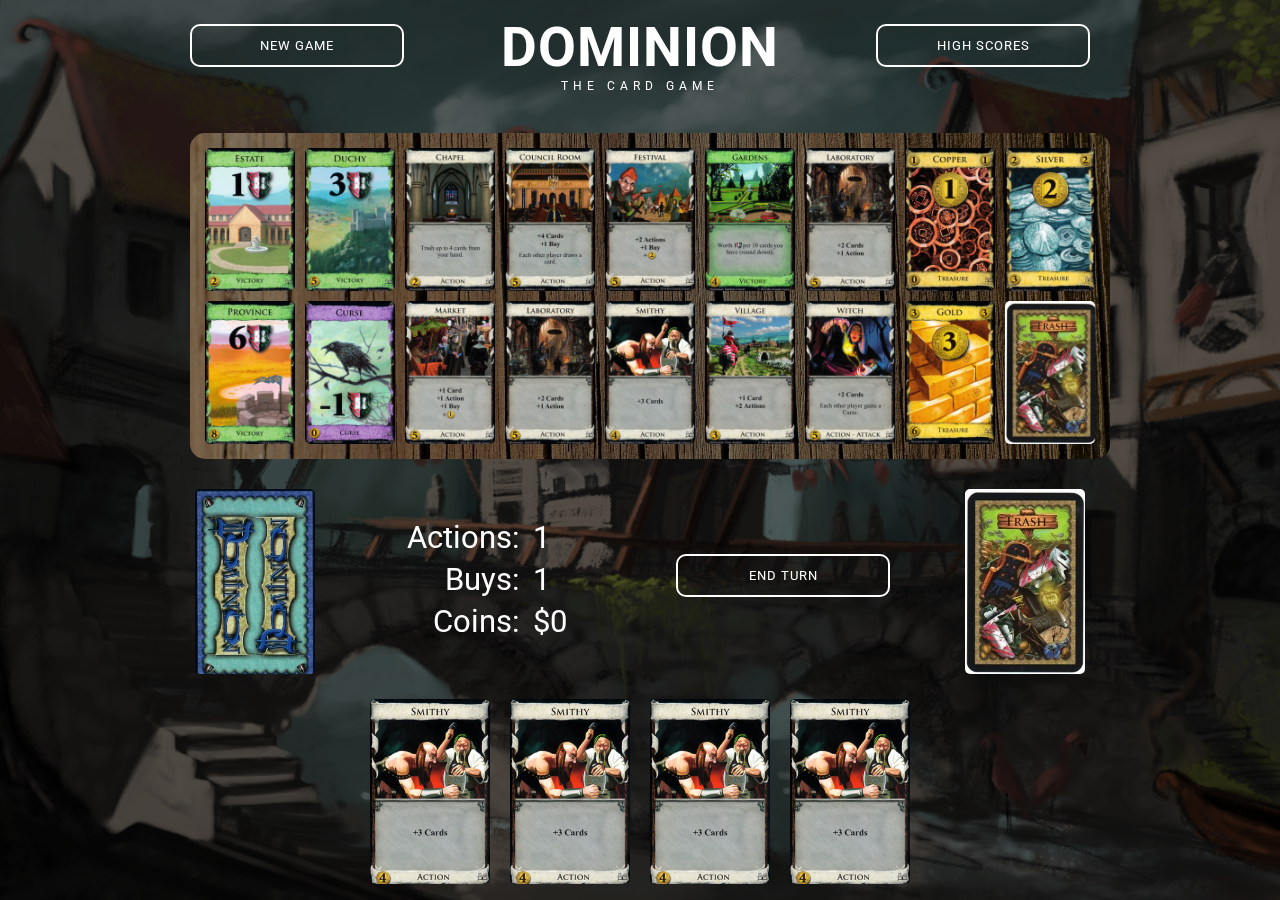
==== website/index.html @ 37c00f2e "added select oponent sequence diagram -bp" ====
<!DOCTYPE html>
<html>
	<head>
		<meta charset="utf-8">
    	<meta http-equiv="X-UA-Compatible" content="IE=edge">
		<link type="text/css" rel="stylesheet" href="stylesheet.css"/>
		<link href="https://fonts.googleapis.com/css?family=Roboto:400,500,700,900" rel="stylesheet">
		<title>CMP Dominion</title>
	</head>

	<body>
		<div class="background"></div>

		<div id="game">
			<div class="title">
				<div class="container">
					<a href="#" class="btn left">New Game</a>
					<div class="title-container">
						<h1>Dominion</h1>
						<h6>The Card Game</h6>
					</div>
					<a href="#" class="btn right">High Scores</a>
				</div>
			</div>

			<main id="game-holder">
				<div class="container">
					
					<div class="supply">
						<div class="supply-background"></div>
						<div class="card" id = "estate" style="background-image: url('assets/cards/200px-Estate.jpg');" data-value="100"></div>
						<div class="card" id = "duchy" style="background-image: url('assets/cards/200px-Duchy.jpg');" data-value="100"></div>
						<div class="card" id = "kingdom0" style="background-image: url('assets/cards/200px-Chapel.jpg');" data-value="100"></div>
						<div class="card" id = "kingdom1" style="background-image: url('assets/cards/200px-Council_Room.jpg');" data-value="100"></div>
						<div class="card" id = "kingdom2" style="background-image: url('assets/cards/200px-Festival.jpg');" data-value="100"></div>
						<div class="card" id = "kingdom3" style="background-image: url('assets/cards/200px-Gardens.jpg');" data-value="100"></div>
						<div class="card" id = "kingdom4" style="background-image: url('assets/cards/200px-Laboratory.jpg');" data-value="100"></div>
						<div class="card" id = "copper" style="background-image: url('assets/cards/200px-Copper.jpg');" data-value="100"></div>
						<div class="card" id = "silver" style="background-image: url('assets/cards/200px-Silver.jpg');" data-value="100"></div>
						<div class="card" id = "province" style="background-image: url('assets/cards/200px-Province.jpg');" data-value="100"></div>
						<div class="card" id = "curse" style="background-image: url('assets/cards/200px-Curse.jpg');" data-value="100"></div>
						<div class="card" id = "kingdom5" style="background-image: url('assets/cards/200px-Market.jpg');" data-value="100"></div>
						<div class="card" id = "kingdom6" style="background-image: url('assets/cards/200px-Laboratory.jpg');" data-value="100"></div>
						<div class="card" id = "kingdom7" style="background-image: url('assets/cards/200px-Smithy.jpg');" data-value="100"></div>
						<div class="card" id = "kingdom8" style="background-image: url('assets/cards/200px-Village.jpg');" data-value="100"></div>
						<div class="card" id = "kingdom9" style="background-image: url('assets/cards/200px-Witch.jpg');" data-value="100"></div>
						<div class="card" id = "gold" style="background-image: url('assets/cards/200px-Gold.jpg');" data-value="100"></div>
						<div class="card" id = "trash" style="background-image: url('assets/cards/200px-Trash-new.jpg');" data-value="100"></div>
					</div>

					<div class="action">
						<div class="card pile" style="background-image: url('assets/cards/200px-Cardback.jpg');" >
							<div class="description">
								<span>Pile</span>
							</div>
						</div>

						<div class="info">
							<p><span class="t">Actions:</span> <span class="number" id="actionCount">1</span></p>
							<p><span class="t">Buys:</span> <span class="number" id="buyCount">1</span></p>
							<p><span class="t">Coins:</span> <span class="number" id="coinCount">$0</span></p>
						</div>

						<div class="button">
							<a href="#" class="btn" id = "endTurnButton">End Turn</a>
						</div>

						<div class="card trash" style="background-image: url('assets/cards/200px-Trash-new.jpg');" >
							<div class="description">
								<span>Trash</span>
							</div>
						</div>
					</div>

					<div class="hand" id = "hand">
						<!--<div class="card" style="background-image: ;" data-value="100"></div>-->
						<div class="card" style="background-image: url('assets/cards/200px-Smithy.jpg');" data-value="100"></div>
						<div class="card" style="background-image: url('assets/cards/200px-Smithy.jpg');" data-value="100"></div>
						<div class="card" style="background-image: url('assets/cards/200px-Smithy.jpg');" data-value="100"></div>
						<div class="card" style="background-image: url('assets/cards/200px-Smithy.jpg');" data-value="100"></div>
				</div>

				</div>
			</main>
		</div>

		<script type='text/javascript' src='assets/js/jquery-3.2.1.min.js'></script>
		<script type='text/javascript' src='scripts.js'></script>
	</body>
</html>
---- website/stylesheet.css ----
html, body {
	margin: 0;
	min-height: 100vh;
	height: auto;
	position: relative;
	font-family: 'Roboto', sans-serif;
	background: #000;
}

a {
	text-decoration: none;
}

.background {
	position: fixed;
	top: 0;
	left: 0;
	width: 100%;
	height: 100%;
	z-index: 1;
	background-image: url("assets/images/background.png");
	background-size: cover;
	background-position: top center;
	background-repeat: no-repeat;
	opacity: 0.35;
}

#game {
	position: relative;
	z-index: 2;
}

.container {
	margin: 0 auto;
	max-width: 900px;
	position: relative;
}


/* TITLE */
.title{
	padding: 15px 0;
	position: relative;
	margin-bottom: 25px;
}
.title .title-container {
	margin: 0 auto;
	display: table;
	text-transform: uppercase;
	text-align: center;
}

.title h1 {
	margin: 0;
	font-size: 55px;
	letter-spacing: 1px;
	color: #fff;
}

.title h6 {
	font-size: 12px;
	color: #fff;
	margin: 0;
	letter-spacing: 5px;
	font-weight: 400;
}

.title .btn {
	font-size: 13px;
	text-transform: uppercase;
	letter-spacing: 1px;
	color: #fff;
	border-radius: 10px;
	text-align: center;
	min-width: 190px;
	border: 2px solid #fff;
	display: inline-block;
	padding: 12px 10px;
	transition: all 0.2s ease;
}

.title .btn:hover {
	background: #F78154;
	border: 2px solid #F78154;
	color: #fff;
}

.title .btn.left {
	position: absolute;
	left: 0;
	top: 9px;
}

.title .btn.right {
	position: absolute;
	right: 0;
	top: 9px;
}


/* GAME */
#game-holder {
	width: 100%;
	position: relative;
}

.supply {
	width: 100%;
	display: table;
	background: #000;
	border-radius: 15px;
	z-index: 2;
	padding: 10px;
	margin-bottom: 25px;
	position: relative;
}

.supply .supply-background {
	background-image: url("assets/images/board.jpg");
	background-position: 50% 50%;
	background-size: cover!important;
	background-repeat: no-repeat;
	opacity: 0.5;
	position: absolute;
	top: 0;
	left: 0;
	width: 100%;
	height: 100%;
	border-radius: 15px;
	z-index: 2;
}

.supply .card {
	width: 90px;
	margin: 5px;
	height: 143px;
	float: left;
	z-index: 3;
	position: relative;
	background: #fff;
	border-radius: 5px;
	cursor: pointer;
	transition: all 0.2s ease;
	background-size: cover!important;
	background-position: 0 0;
	background-repeat: no-repeat;
}

.supply .card:hover {
	transform: scale(2);
	box-shadow: 0px 0px 15px 0px rgba(0,0,0,0.5);
	z-index: 4;
}

.action {
	float: left;
	width: 100%;
	position: relative;
	margin-bottom: 25px;
	display: table;
	min-height: 185px;
	z-index: 1;
}

.action .card {
	width: 120px;
	margin: 5px;
	height: 185px;
	float: left;
	z-index: 3;
	position: relative;
	background: #fff;
	border-radius: 5px;
	cursor: pointer;
	transition: all 0.2s ease;
	background-size: cover!important;
	background-position: 0 0;
	background-repeat: no-repeat;
}

.action .card.pile {
	position: absolute;
	left: 0;
	top: 0;
}

.action .card .description {
	width: 100%;
	height: 100%;
	position: absolute;
	z-index: 4;
	background: rgba(0,0,0,0.6);	
	border-radius: 5px;
	border: 2px solid #fff;
	opacity: 0;
	transition: all 0.2s ease;
}

.action .card .description span {
	font-size: 25px;
	text-align: center;
	width: 100%;
	color: #fff;
	text-transform: uppercase;
	float: left;
	letter-spacing: 1px;
	margin-top: 75px;
	transition: all 0.2s ease;
}

.action .card:hover .description {
	opacity: 1;
}

.action .card.trash {
	position: absolute;
	right: 0;
	top: 0;
}

.action .info {
	position: absolute;
	left: 200px;
	top: 35px;
	color: #fff;
	font-size: 31px;
}

.action .info p {
	margin: 0 0 5px 0;
}

.action .info .t {
	width: 130px;
	text-align: right;
	display: inline-block;
}

.action .info .number {
	margin-left: 5px;
}

.action .button {
	position: absolute;
	right: 200px;
	top: 70px;
}

.action .button .btn {
	font-size: 13px;
	text-transform: uppercase;
	letter-spacing: 1px;
	color: #fff;
	border-radius: 10px;
	text-align: center;
	min-width: 190px;
	border: 2px solid #fff;
	display: inline-block;
	padding: 12px 10px;
	transition: all 0.2s ease;
}

.action .button .btn:hover {
	background: #780116;
	border: 2px solid #780116;
	color: #fff;
}

.hand {
	width: 100%;
	display: table;
	margin-bottom: 50px;
	position: relative;
	text-align: center;
}

.hand .card {
	width: 120px;
	margin: 5px 10px;
	height: 185px;
	display: inline-block;
	z-index: 3;
	position: relative;
	background: #fff;
	border-radius: 5px;
	cursor: pointer;
	transition: all 0.2s ease;
	background-size: cover!important;
	background-position: 0 0;
	background-repeat: no-repeat;
}

.hand .card:hover {
	transform: scale(1.45);
	box-shadow: 0px 0px 15px 0px rgba(0,0,0,0.5);
	z-index: 4;
}
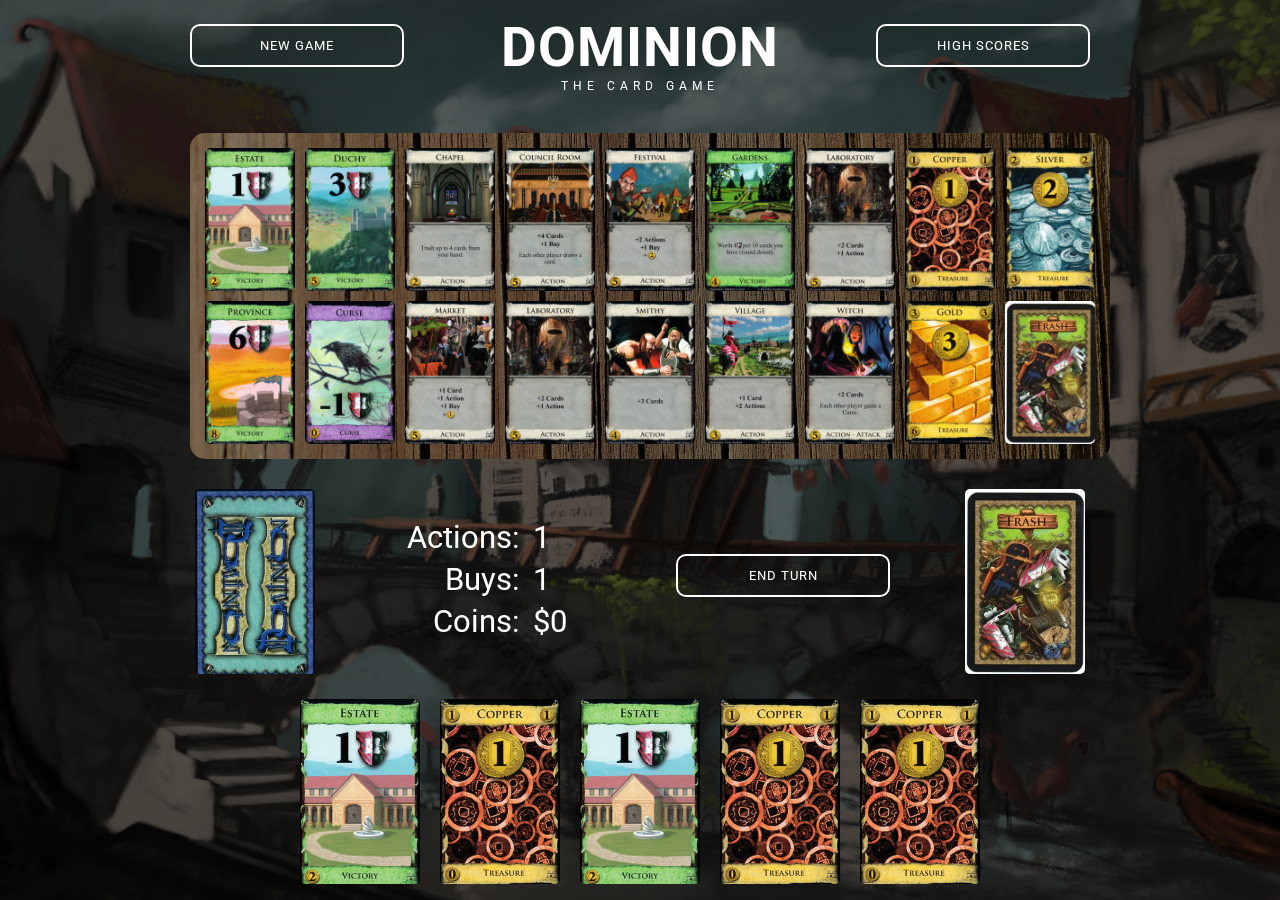
==== commit f28af93a: "updated player hand, added getImage function -bp" ====
--- a/website/index.html
+++ b/website/index.html
@@ -73,11 +73,11 @@
 					</div>
 
 					<div class="hand" id = "hand">
-						<!--<div class="card" style="background-image: ;" data-value="100"></div>-->
-						<div class="card" style="background-image: url('assets/cards/200px-Smithy.jpg');" data-value="100"></div>
-						<div class="card" style="background-image: url('assets/cards/200px-Smithy.jpg');" data-value="100"></div>
-						<div class="card" style="background-image: url('assets/cards/200px-Smithy.jpg');" data-value="100"></div>
-						<div class="card" style="background-image: url('assets/cards/200px-Smithy.jpg');" data-value="100"></div>
+						<div class="card" id = "hand0" data-value="100"></div>
+						<div class="card" id = "hand1" data-value="100"></div>
+						<div class="card" id = "hand2" data-value="100"></div>
+						<div class="card" id = "hand3" data-value="100"></div>
+						<div class="card" id = "hand4" data-value="100"></div>
 				</div>
 
 				</div>
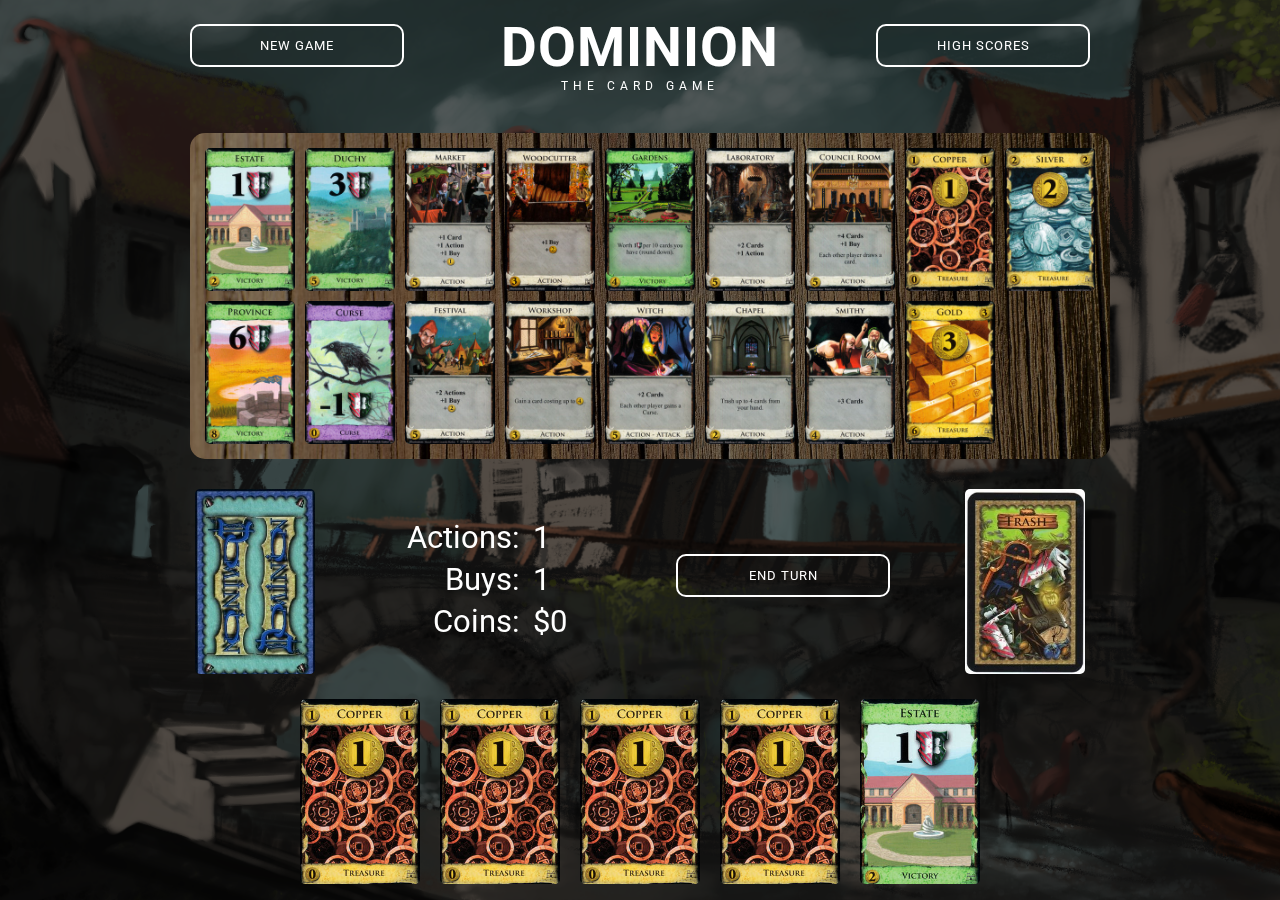
==== commit 76a500ab: "randomized the selection of kingdom cards and gave them properties -bp" ====
--- a/website/index.html
+++ b/website/index.html
@@ -30,22 +30,22 @@
 						<div class="supply-background"></div>
 						<div class="card" id = "estate" style="background-image: url('assets/cards/200px-Estate.jpg');" data-value="100"></div>
 						<div class="card" id = "duchy" style="background-image: url('assets/cards/200px-Duchy.jpg');" data-value="100"></div>
-						<div class="card" id = "kingdom0" style="background-image: url('assets/cards/200px-Chapel.jpg');" data-value="100"></div>
-						<div class="card" id = "kingdom1" style="background-image: url('assets/cards/200px-Council_Room.jpg');" data-value="100"></div>
-						<div class="card" id = "kingdom2" style="background-image: url('assets/cards/200px-Festival.jpg');" data-value="100"></div>
-						<div class="card" id = "kingdom3" style="background-image: url('assets/cards/200px-Gardens.jpg');" data-value="100"></div>
-						<div class="card" id = "kingdom4" style="background-image: url('assets/cards/200px-Laboratory.jpg');" data-value="100"></div>
+						<div class="card" id = "kingdom0" data-value="100"></div>
+						<div class="card" id = "kingdom1" data-value="100"></div>
+						<div class="card" id = "kingdom2" data-value="100"></div>
+						<div class="card" id = "kingdom3" data-value="100"></div>
+						<div class="card" id = "kingdom4" data-value="100"></div>
 						<div class="card" id = "copper" style="background-image: url('assets/cards/200px-Copper.jpg');" data-value="100"></div>
 						<div class="card" id = "silver" style="background-image: url('assets/cards/200px-Silver.jpg');" data-value="100"></div>
 						<div class="card" id = "province" style="background-image: url('assets/cards/200px-Province.jpg');" data-value="100"></div>
 						<div class="card" id = "curse" style="background-image: url('assets/cards/200px-Curse.jpg');" data-value="100"></div>
-						<div class="card" id = "kingdom5" style="background-image: url('assets/cards/200px-Market.jpg');" data-value="100"></div>
-						<div class="card" id = "kingdom6" style="background-image: url('assets/cards/200px-Laboratory.jpg');" data-value="100"></div>
-						<div class="card" id = "kingdom7" style="background-image: url('assets/cards/200px-Smithy.jpg');" data-value="100"></div>
-						<div class="card" id = "kingdom8" style="background-image: url('assets/cards/200px-Village.jpg');" data-value="100"></div>
-						<div class="card" id = "kingdom9" style="background-image: url('assets/cards/200px-Witch.jpg');" data-value="100"></div>
+						<div class="card" id = "kingdom5" data-value="100"></div>
+						<div class="card" id = "kingdom6" data-value="100"></div>
+						<div class="card" id = "kingdom7" data-value="100"></div>
+						<div class="card" id = "kingdom8" data-value="100"></div>
+						<div class="card" id = "kingdom9" data-value="100"></div>
 						<div class="card" id = "gold" style="background-image: url('assets/cards/200px-Gold.jpg');" data-value="100"></div>
-						<div class="card" id = "trash" style="background-image: url('assets/cards/200px-Trash-new.jpg');" data-value="100"></div>
+						<!--<div class="card" id = "trash" style="background-image: url('assets/cards/200px-Trash-new.jpg');" data-value="100"></div>-->
 					</div>
 
 					<div class="action">
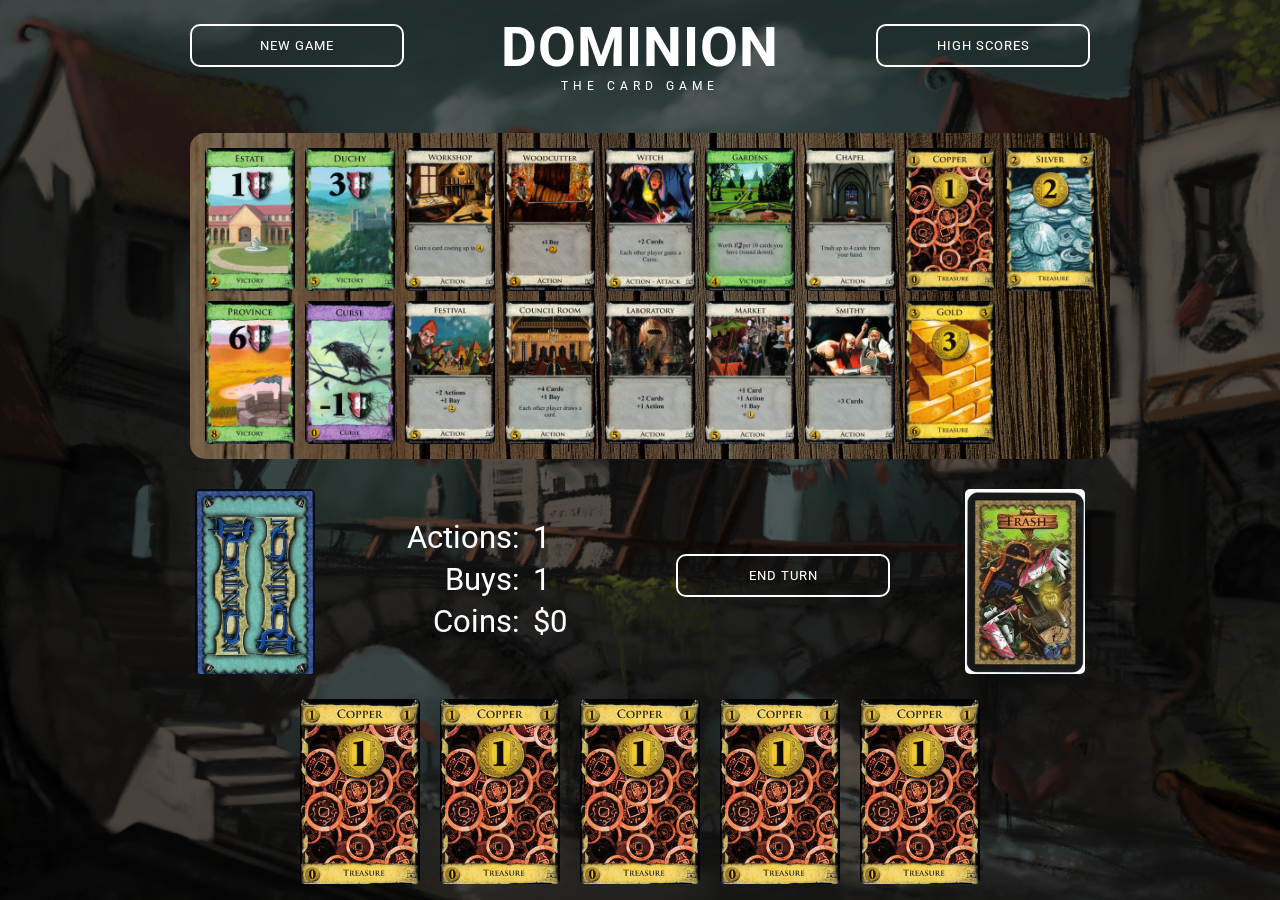
==== commit 2b083f1a: "added Data Structures, and design of tests to report 2 -bp" ====
--- a/website/index.html
+++ b/website/index.html
@@ -1,5 +1,13 @@
 <!DOCTYPE html>
 <html>
+<!--Jasmine-->
+<link rel="shortcut icon" type="image/png" href="jasmine/lib/jasmine-{#.#.#}/jasmine_favicon.png">
+<link rel="stylesheet" type="text/css" href="jasmine/lib/jasmine-{#.#.#}/jasmine.css">
+
+<script type="text/javascript" src="jasmine/lib/jasmine-{#.#.#}/jasmine.js"></script>
+<script type="text/javascript" src="jasmine/lib/jasmine-{#.#.#}/jasmine-html.js"></script>
+<script type="text/javascript" src="jasmine/lib/jasmine-{#.#.#}/boot.js"></script>
+
 	<head>
 		<meta charset="utf-8">
     	<meta http-equiv="X-UA-Compatible" content="IE=edge">
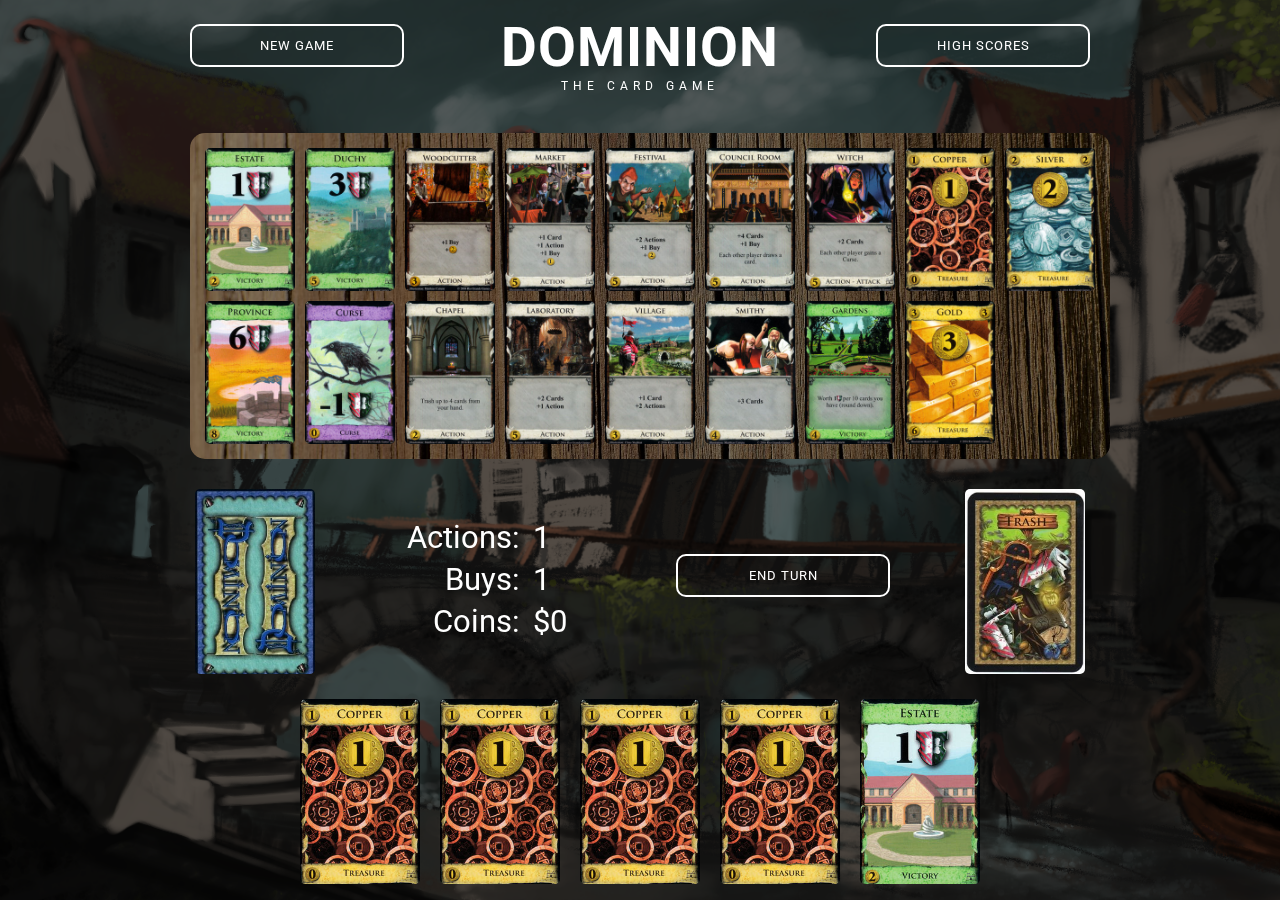
==== commit 80ecbd98: "debugged play and buy card functions -bp" ====
--- a/website/index.html
+++ b/website/index.html
@@ -1,12 +1,12 @@
 <!DOCTYPE html>
 <html>
-<!--Jasmine-->
+<!--Jasmine
 <link rel="shortcut icon" type="image/png" href="jasmine/lib/jasmine-{#.#.#}/jasmine_favicon.png">
 <link rel="stylesheet" type="text/css" href="jasmine/lib/jasmine-{#.#.#}/jasmine.css">
 
 <script type="text/javascript" src="jasmine/lib/jasmine-{#.#.#}/jasmine.js"></script>
 <script type="text/javascript" src="jasmine/lib/jasmine-{#.#.#}/jasmine-html.js"></script>
-<script type="text/javascript" src="jasmine/lib/jasmine-{#.#.#}/boot.js"></script>
+<script type="text/javascript" src="jasmine/lib/jasmine-{#.#.#}/boot.js"></script>-->
 
 	<head>
 		<meta charset="utf-8">
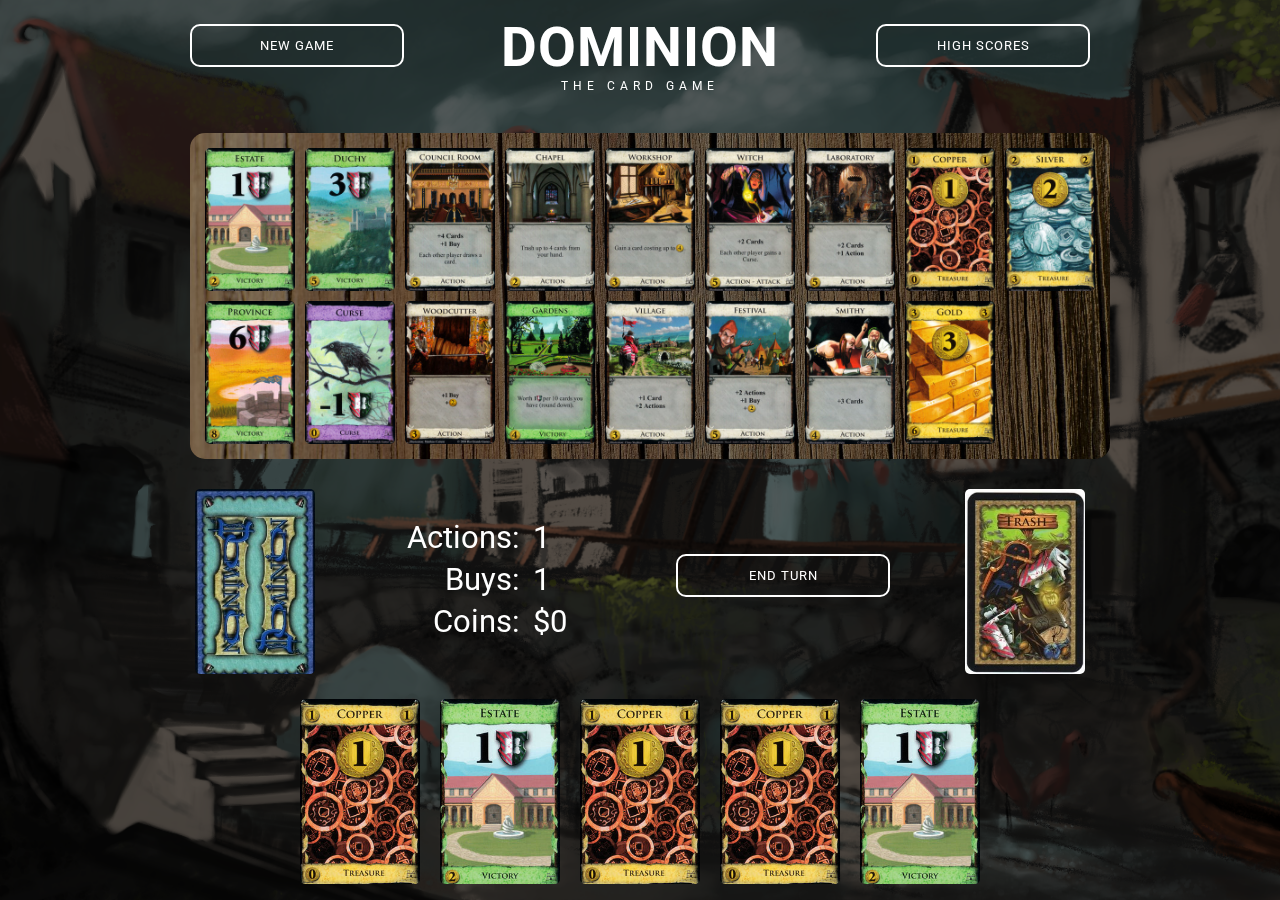
==== commit 4a56aabd: "prepared e-archive -bp" ====
--- a/website/index.html
+++ b/website/index.html
@@ -1,3 +1,7 @@
+<!-- written by: Mathew Griffin, Brent Parker, and Carlos Perez-->
+<!-- tested by: Mathew Griffin, Brent Parker, and Carlos Perez-->
+<!-- debugged by: Mathew Griffin, Brent Parker, and Carlos Perez-->
+
 <!DOCTYPE html>
 <html>
 <!--Jasmine
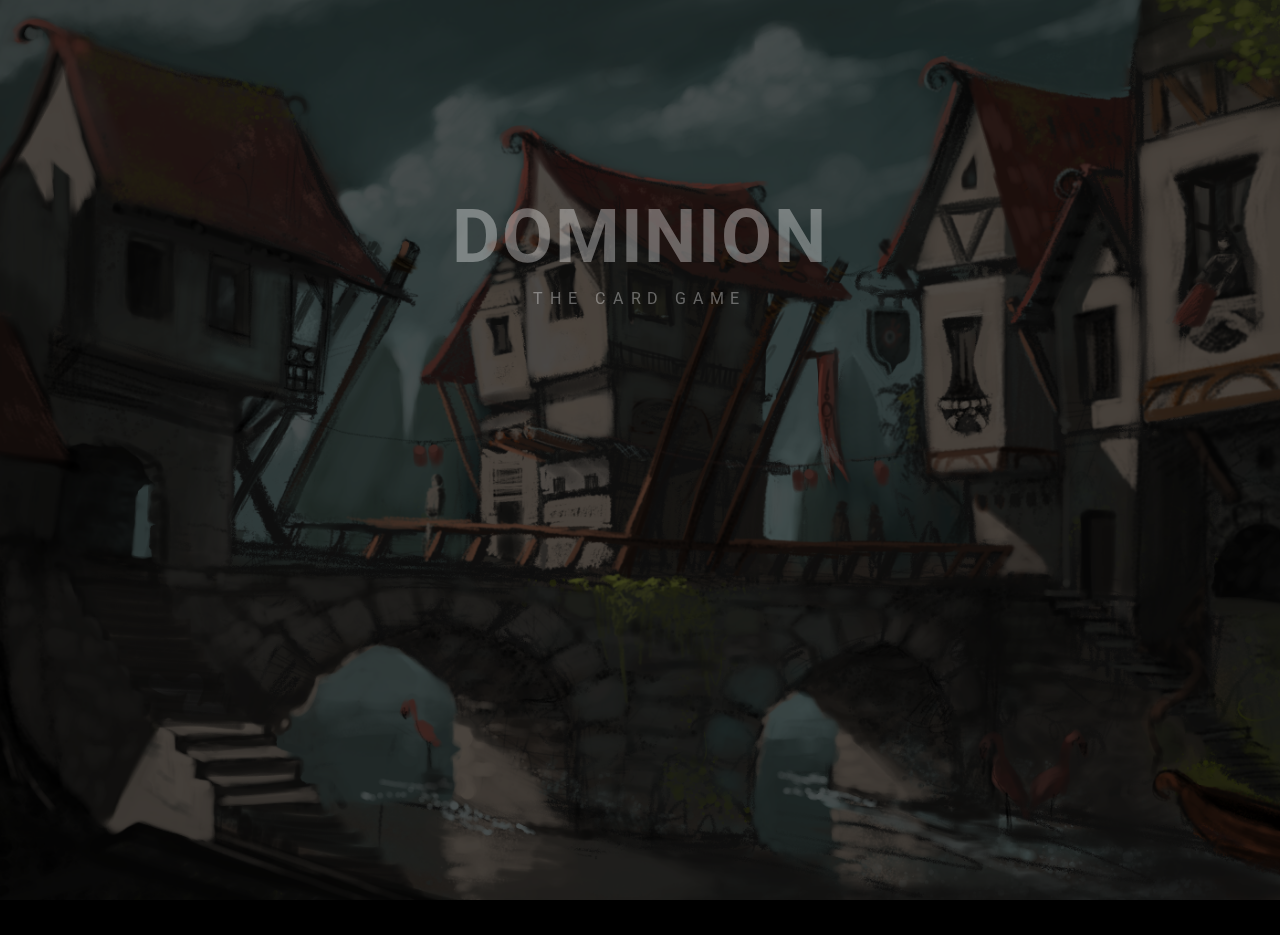
==== commit fb70af9d: "animations, instructions, start game button" ====
--- a/website/index.html
+++ b/website/index.html
@@ -26,18 +26,23 @@
 		<div id="game">
 			<div class="title">
 				<div class="container">
-					<a href="#" class="btn left">New Game</a>
 					<div class="title-container">
 						<h1>Dominion</h1>
 						<h6>The Card Game</h6>
 					</div>
-					<a href="#" class="btn right">High Scores</a>
+				</div>
+			</div>
+
+			<div class="instructions">
+				<div class="container">
+					<p>You are just a monarch, and like your parents before you, a ruler of a small pleasant kingdom. Unlike your parents, you have many hopes and dreams! You want a bigger and more pleasant kingdom, with more rivers, markets, and a wider variety of trees. <br/ >You want a Dominion!</p>
+					<p>During a turn, you get five cards and reveal treasure from your hand to purchase any card on the table. Whether you buy an action card, more treasure, or a victory card, your new card is placed into the discard pile, along with every card you had drawn that turn.</p>
+					<p><a href="#" class="btn startGame">Start Game</a></p>
 				</div>
 			</div>
 
 			<main id="game-holder">
 				<div class="container">
-					
 					<div class="supply">
 						<div class="supply-background"></div>
 						<div class="card" id = "estate" style="background-image: url('assets/cards/200px-Estate.jpg');" data-value="100"></div>
@@ -91,12 +96,14 @@
 						<div class="card" id = "hand3" data-value="100"></div>
 						<div class="card" id = "hand4" data-value="100"></div>
 				</div>
-
 				</div>
 			</main>
 		</div>
 
 		<script type='text/javascript' src='assets/js/jquery-3.2.1.min.js'></script>
+		<script type='text/javascript' src='assets/js/TweenMax.min.js'></script>
+		<script type='text/javascript' src='assets/js/animation.gsap.min.js'></script>
+		<script type='text/javascript' src='assets/js/debug.addIndicators.min.js'></script>
 		<script type='text/javascript' src='scripts.js'></script>
 	</body>
 </html>--- a/website/stylesheet.css
+++ b/website/stylesheet.css
@@ -5,6 +5,7 @@
 	position: relative;
 	font-family: 'Roboto', sans-serif;
 	background: #000;
+	overflow-x: hidden;
 }
 
 a {
@@ -22,7 +23,7 @@
 	background-size: cover;
 	background-position: top center;
 	background-repeat: no-repeat;
-	opacity: 0.35;
+	opacity: 0;
 }
 
 #game {
@@ -36,12 +37,50 @@
 	position: relative;
 }
 
+/* instructions */
+.instructions {
+	text-align: center;
+	position: relative;
+	top: 225px;
+	opacity: 0;
+}
+.instructions .container {
+	padding: 0 50px;
+}
+.instructions .container p {
+	color: #fff;
+	font-size: 23px;
+	line-height: 150%;
+}
+.instructions .btn {
+	margin-top: 20px;
+	font-size: 13px;
+	text-transform: uppercase;
+	letter-spacing: 1px;
+	color: #fff;
+	border-radius: 10px;
+	text-align: center;
+	min-width: 190px;
+	border: 2px solid #fff;
+	display: inline-block;
+	padding: 12px 10px;
+	transition: all 0.2s ease;
+	line-height: 150%;
+}
+
+.instructions .btn:hover {
+	background: #780116;
+	border: 2px solid #780116;
+	color: #fff;
+}
 
 /* TITLE */
 .title{
 	padding: 15px 0;
 	position: relative;
 	margin-bottom: 25px;
+	opacity: 0;
+	top: 200px;
 }
 .title .title-container {
 	margin: 0 auto;
@@ -101,7 +140,10 @@
 /* GAME */
 #game-holder {
 	width: 100%;
-	position: relative;
+	position: absolute;
+	top: 125px;
+	opacity: 0;
+	visibility: hidden;
 }
 
 .supply {
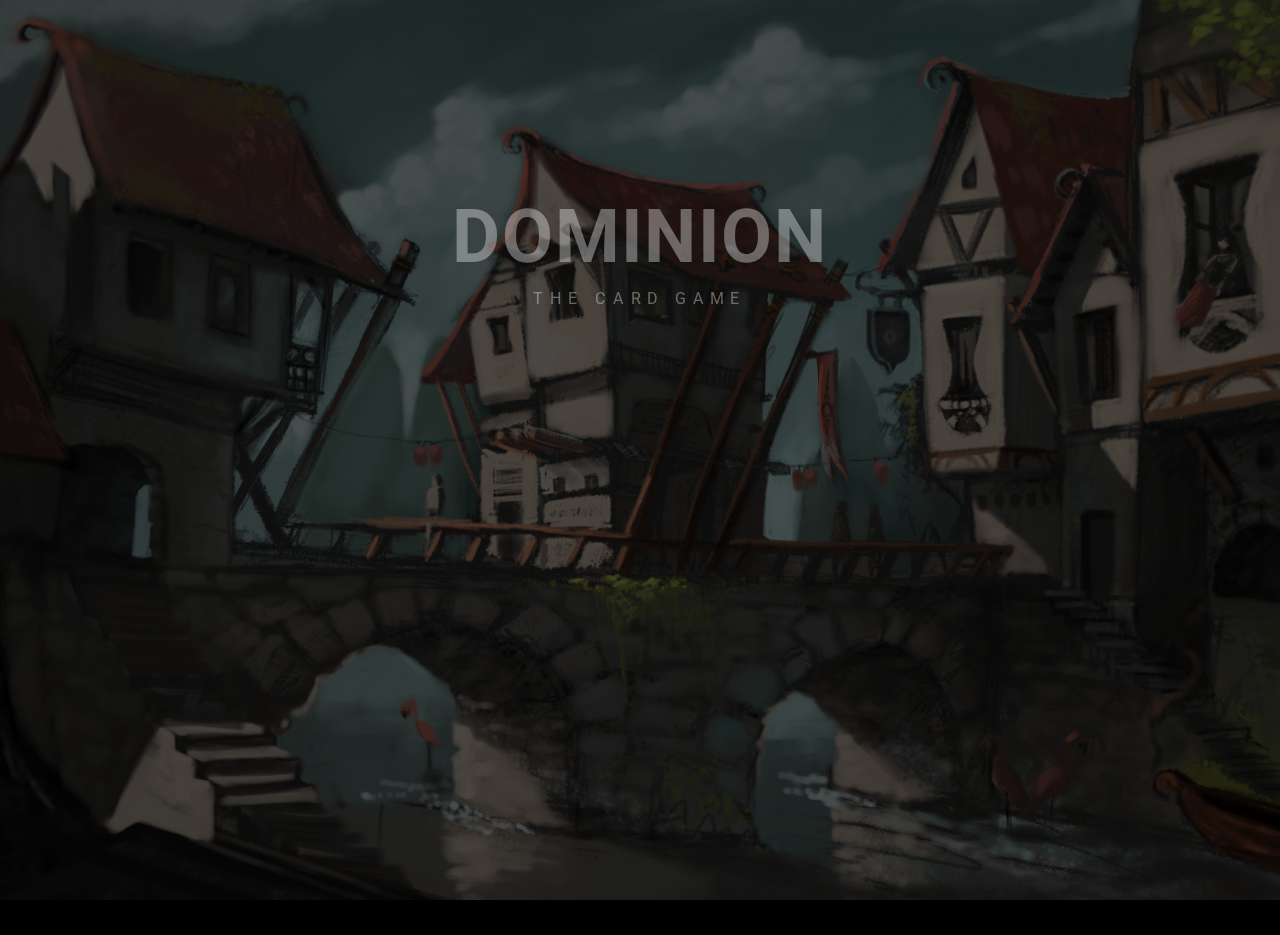
==== commit 4fba2396: "final versoin" ====
--- a/website/index.html
+++ b/website/index.html
@@ -4,14 +4,6 @@
 
 <!DOCTYPE html>
 <html>
-<!--Jasmine
-<link rel="shortcut icon" type="image/png" href="jasmine/lib/jasmine-{#.#.#}/jasmine_favicon.png">
-<link rel="stylesheet" type="text/css" href="jasmine/lib/jasmine-{#.#.#}/jasmine.css">
-
-<script type="text/javascript" src="jasmine/lib/jasmine-{#.#.#}/jasmine.js"></script>
-<script type="text/javascript" src="jasmine/lib/jasmine-{#.#.#}/jasmine-html.js"></script>
-<script type="text/javascript" src="jasmine/lib/jasmine-{#.#.#}/boot.js"></script>-->
-
 	<head>
 		<meta charset="utf-8">
     	<meta http-equiv="X-UA-Compatible" content="IE=edge">
--- a/website/stylesheet.css
+++ b/website/stylesheet.css
@@ -1,3 +1,7 @@
+/* written by: Mathew Griffin, Brent Parker, and Carlos Perez
+// tested by: Mathew Griffin, Brent Parker, and Carlos Perez
+// debugged by: Mathew Griffin, Brent Parker, and Carlos Perez */
+
 html, body {
 	margin: 0;
 	min-height: 100vh;
